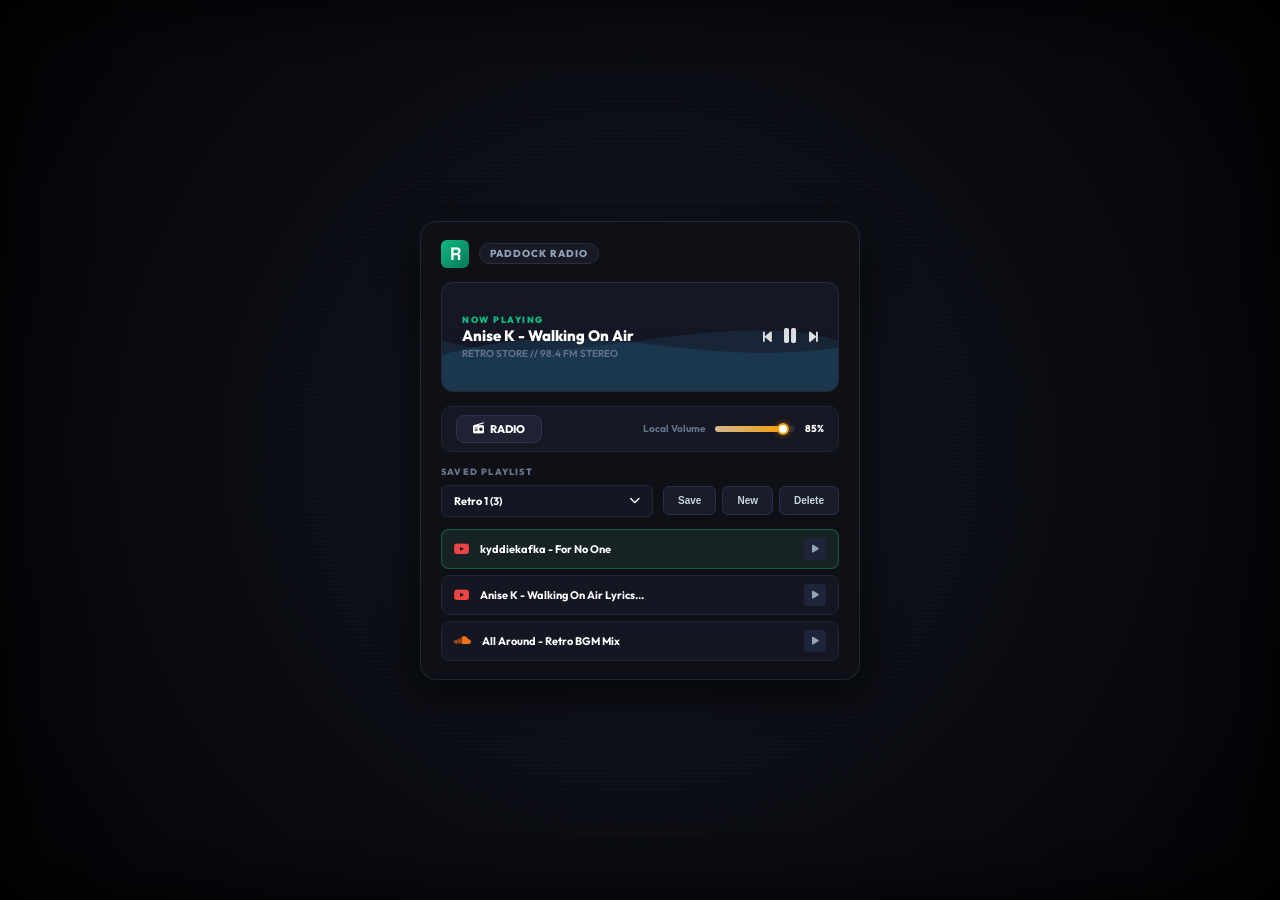
==== html/radio_channel/index.html @ 3775484f "feat: implement rs_radio vehicle UI replica visualizer channel for TV #7 default stream" ====
<!DOCTYPE html>
<html lang="en">
<head>
    <meta charset="UTF-8">
    <meta name="viewport" content="width=device-width, initial-scale=1.0">
    <title>RS Radio Station Visualizer</title>
    <link rel="stylesheet" href="https://cdnjs.cloudflare.com/ajax/libs/font-awesome/6.4.0/css/all.min.css">
    <link rel="stylesheet" href="style.css">
</head>
<body>
    <div class="radio-screen">
        <!-- Scanlines Background Overlay -->
        <div class="scanlines"></div>
        <div class="vignette"></div>

        <!-- Radio Player Container -->
        <div class="radio-card">
            <!-- Header Bar -->
            <header class="card-header">
                <div class="header-left">
                    <div class="brand-logo">R</div>
                    <span class="header-pill">PADDOCK RADIO</span>
                </div>
                <div class="header-actions">
                    <span class="status-indicator"></span>
                </div>
            </header>

            <!-- Main Now Playing Banner (Matching rs_radio) -->
            <div class="now-playing-banner">
                <div class="wave-bg-svg">
                    <svg viewBox="0 0 500 150" preserveAspectRatio="none">
                        <path d="M0,80 C150,130 350,30 500,80 L500,150 L0,150 Z" fill="rgba(30, 58, 82, 0.55)"></path>
                        <path d="M0,100 C200,40 300,120 500,90 L500,150 L0,150 Z" fill="rgba(56, 189, 248, 0.15)"></path>
                    </svg>
                </div>

                <div class="banner-content">
                    <div class="song-meta">
                        <span class="now-playing-tag">NOW PLAYING</span>
                        <h2 class="song-title" id="song-title">Anise K - Walking On Air</h2>
                        <span class="song-source">RETRO STORE // 98.4 FM STEREO</span>
                    </div>

                    <div class="player-controls">
                        <button class="ctrl-btn"><i class="fa-solid fa-backward-step"></i></button>
                        <button class="ctrl-btn play-btn" id="btn-toggle-play"><i class="fa-solid fa-pause"></i></button>
                        <button class="ctrl-btn"><i class="fa-solid fa-forward-step"></i></button>
                    </div>
                </div>
            </div>

            <!-- Volume & Mode Control Bar -->
            <div class="mode-vol-bar">
                <div class="mode-pill"><i class="fa-solid fa-radio"></i> RADIO</div>
                <div class="vol-control">
                    <span class="vol-label">Local Volume</span>
                    <div class="vol-track">
                        <div class="vol-fill" style="width: 85%;"></div>
                        <div class="vol-thumb" style="left: 85%;"></div>
                    </div>
                    <span class="vol-val">85%</span>
                </div>
            </div>

            <!-- Saved Playlist Lineup Section -->
            <div class="playlist-section">
                <div class="section-label">SAVED PLAYLIST</div>
                <div class="playlist-selector-row">
                    <div class="dropdown-box">
                        <span>Retro 1 (3)</span>
                        <i class="fa-solid fa-chevron-down"></i>
                    </div>
                    <div class="action-btn-group">
                        <button class="mini-btn">Save</button>
                        <button class="mini-btn">New</button>
                        <button class="mini-btn">Delete</button>
                    </div>
                </div>

                <!-- Track List -->
                <div class="track-list">
                    <div class="track-item active">
                        <i class="fa-brands fa-youtube icon-yt"></i>
                        <span class="track-name">kyddiekafka - For No One</span>
                        <button class="track-play-btn"><i class="fa-solid fa-play"></i></button>
                    </div>
                    <div class="track-item">
                        <i class="fa-brands fa-youtube icon-yt"></i>
                        <span class="track-name">Anise K - Walking On Air Lyrics...</span>
                        <button class="track-play-btn"><i class="fa-solid fa-play"></i></button>
                    </div>
                    <div class="track-item">
                        <i class="fa-brands fa-soundcloud icon-sc"></i>
                        <span class="track-name">All Around - Retro BGM Mix</span>
                        <button class="track-play-btn"><i class="fa-solid fa-play"></i></button>
                    </div>
                </div>
            </div>
        </div>
    </div>

    <script src="app.js"></script>
</body>
</html>
---- html/radio_channel/style.css ----
@import url('https://fonts.googleapis.com/css2?family=Outfit:wght@400;500;600;700;800;900&family=Space+Grotesk:wght@600;700&display=swap');

:root {
    --bg-dark: #0b0c10;
    --card-bg: #121319;
    --card-border: #1e2029;
    --accent-green: #10b981;
    --accent-gold: #d2b78d;
    --accent-cyan: #38bdf8;
    --text-white: #ffffff;
    --text-muted: #808899;
}

* {
    margin: 0;
    padding: 0;
    box-sizing: border-box;
    user-select: none;
    -webkit-user-select: none;
}

html, body {
    width: 100%;
    height: 100%;
    background-color: #050608;
    font-family: 'Outfit', sans-serif;
    overflow: hidden;
}

.radio-screen {
    width: 100vw;
    height: 100vh;
    background: radial-gradient(circle at center, #161824 0%, #07080c 80%, #020305 100%);
    display: flex;
    justify-content: center;
    align-items: center;
    padding: 20px;
    position: relative;
}

/* CRT Scanlines Overlay */
.scanlines {
    position: absolute;
    inset: 0;
    background: linear-gradient(rgba(18, 16, 16, 0) 50%, rgba(0, 0, 0, 0.25) 50%);
    background-size: 100% 4px;
    z-index: 10;
    pointer-events: none;
    opacity: 0.5;
}

.vignette {
    position: absolute;
    inset: 0;
    box-shadow: inset 0 0 80px rgba(0,0,0,0.85);
    z-index: 9;
    pointer-events: none;
}

/* Radio Card Shell (Matching Screenshot) */
.radio-card {
    width: 440px;
    background: #0f1016;
    border: 1px solid #232635;
    border-radius: 16px;
    box-shadow: 0 10px 40px rgba(0, 0, 0, 0.8), 0 0 20px rgba(16, 185, 129, 0.08);
    padding: 18px 20px;
    display: flex;
    flex-direction: column;
    gap: 14px;
    z-index: 20;
    position: relative;
}

/* Header */
.card-header {
    display: flex;
    justify-content: space-between;
    align-items: center;
}

.header-left {
    display: flex;
    align-items: center;
    gap: 10px;
}

.brand-logo {
    font-family: 'Space Grotesk', sans-serif;
    font-size: 18px;
    font-weight: 900;
    color: #ffffff;
    letter-spacing: -0.5px;
    background: linear-gradient(135deg, #10b981 0%, #047857 100%);
    width: 28px;
    height: 28px;
    border-radius: 6px;
    display: flex;
    align-items: center;
    justify-content: center;
}

.header-pill {
    background: #181b26;
    border: 1px solid #292d3e;
    color: #94a3b8;
    font-size: 10px;
    font-weight: 800;
    letter-spacing: 1px;
    padding: 3px 10px;
    border-radius: 12px;
}

.status-indicator {
    width: 8px;
    height: 8px;
    background: var(--accent-green);
    border-radius: 50%;
    box-shadow: 0 0 10px var(--accent-green);
}

/* Banner Card with Wave SVG Background */
.now-playing-banner {
    width: 100%;
    background: #151824;
    border: 1px solid #24293c;
    border-radius: 12px;
    height: 110px;
    position: relative;
    overflow: hidden;
    display: flex;
    align-items: center;
    padding: 16px 20px;
}

.wave-bg-svg {
    position: absolute;
    inset: 0;
    z-index: 1;
    opacity: 0.8;
}

.wave-bg-svg svg {
    width: 100%;
    height: 100%;
}

.banner-content {
    position: relative;
    z-index: 2;
    width: 100%;
    display: flex;
    justify-content: space-between;
    align-items: center;
}

.song-meta {
    display: flex;
    flex-direction: column;
    gap: 2px;
    max-width: 230px;
}

.now-playing-tag {
    font-size: 9px;
    font-weight: 900;
    color: var(--accent-green);
    letter-spacing: 1.5px;
}

.song-title {
    font-size: 15px;
    font-weight: 800;
    color: #ffffff;
    white-space: nowrap;
    overflow: hidden;
    text-overflow: ellipsis;
    line-height: 1.2;
}

.song-source {
    font-size: 10px;
    font-weight: 600;
    color: #64748b;
}

.player-controls {
    display: flex;
    align-items: center;
    gap: 12px;
}

.ctrl-btn {
    background: none;
    border: none;
    color: #ffffff;
    font-size: 14px;
    cursor: pointer;
    transition: transform 0.15s ease;
    opacity: 0.85;
}

.ctrl-btn:hover {
    transform: scale(1.15);
    opacity: 1;
}

.play-btn {
    font-size: 20px;
    color: #ffffff;
}

/* Volume & Mode Control Bar */
.mode-vol-bar {
    display: flex;
    justify-content: space-between;
    align-items: center;
    background: #151722;
    border: 1px solid #202434;
    border-radius: 10px;
    padding: 8px 14px;
}

.mode-pill {
    background: #1e2233;
    border: 1px solid #2e344d;
    color: #ffffff;
    font-size: 11px;
    font-weight: 800;
    padding: 6px 16px;
    border-radius: 8px;
    display: flex;
    align-items: center;
    gap: 6px;
}

.vol-control {
    display: flex;
    align-items: center;
    gap: 10px;
}

.vol-label {
    font-size: 10px;
    font-weight: 700;
    color: #64748b;
}

.vol-track {
    width: 80px;
    height: 6px;
    background: #252a3d;
    border-radius: 3px;
    position: relative;
}

.vol-fill {
    height: 100%;
    background: linear-gradient(90deg, #d2b78d 0%, #f59e0b 100%);
    border-radius: 3px;
}

.vol-thumb {
    width: 12px;
    height: 12px;
    background: #ffffff;
    border: 2px solid #f59e0b;
    border-radius: 50%;
    position: absolute;
    top: -3px;
    transform: translateX(-50%);
    box-shadow: 0 0 6px rgba(245, 158, 11, 0.5);
}

.vol-val {
    font-size: 10px;
    font-weight: 800;
    color: #ffffff;
}

/* Playlist Section */
.playlist-section {
    display: flex;
    flex-direction: column;
    gap: 8px;
}

.section-label {
    font-size: 9px;
    font-weight: 900;
    letter-spacing: 1.2px;
    color: #64748b;
}

.playlist-selector-row {
    display: flex;
    gap: 10px;
    align-items: center;
}

.dropdown-box {
    flex: 1;
    background: #141723;
    border: 1px solid #222638;
    border-radius: 6px;
    padding: 8px 12px;
    color: #ffffff;
    font-size: 11px;
    font-weight: 700;
    display: flex;
    justify-content: space-between;
    align-items: center;
}

.action-btn-group {
    display: flex;
    gap: 6px;
}

.mini-btn {
    background: #181c2b;
    border: 1px solid #282f48;
    color: #cbd5e1;
    font-size: 10px;
    font-weight: 700;
    padding: 8px 14px;
    border-radius: 6px;
    cursor: pointer;
}

.mini-btn:hover {
    background: #23293f;
    color: #ffffff;
}

/* Track List */
.track-list {
    display: flex;
    flex-direction: column;
    gap: 6px;
    margin-top: 4px;
}

.track-item {
    background: #141622;
    border: 1px solid #202436;
    border-radius: 8px;
    padding: 8px 12px;
    display: flex;
    align-items: center;
    justify-content: space-between;
    gap: 10px;
}

.track-item.active {
    border-color: rgba(16, 185, 129, 0.4);
    background: #162224;
}

.icon-yt {
    color: #ef4444;
    font-size: 14px;
}

.icon-sc {
    color: #f97316;
    font-size: 14px;
}

.track-name {
    font-size: 11px;
    font-weight: 700;
    color: #ffffff;
    flex: 1;
    white-space: nowrap;
    overflow: hidden;
    text-overflow: ellipsis;
}

.track-play-btn {
    background: #1f2538;
    border: none;
    color: #94a3b8;
    width: 22px;
    height: 22px;
    border-radius: 4px;
    display: flex;
    align-items: center;
    justify-content: center;
    font-size: 9px;
    cursor: pointer;
}

.track-play-btn:hover {
    background: var(--accent-green);
    color: #ffffff;
}
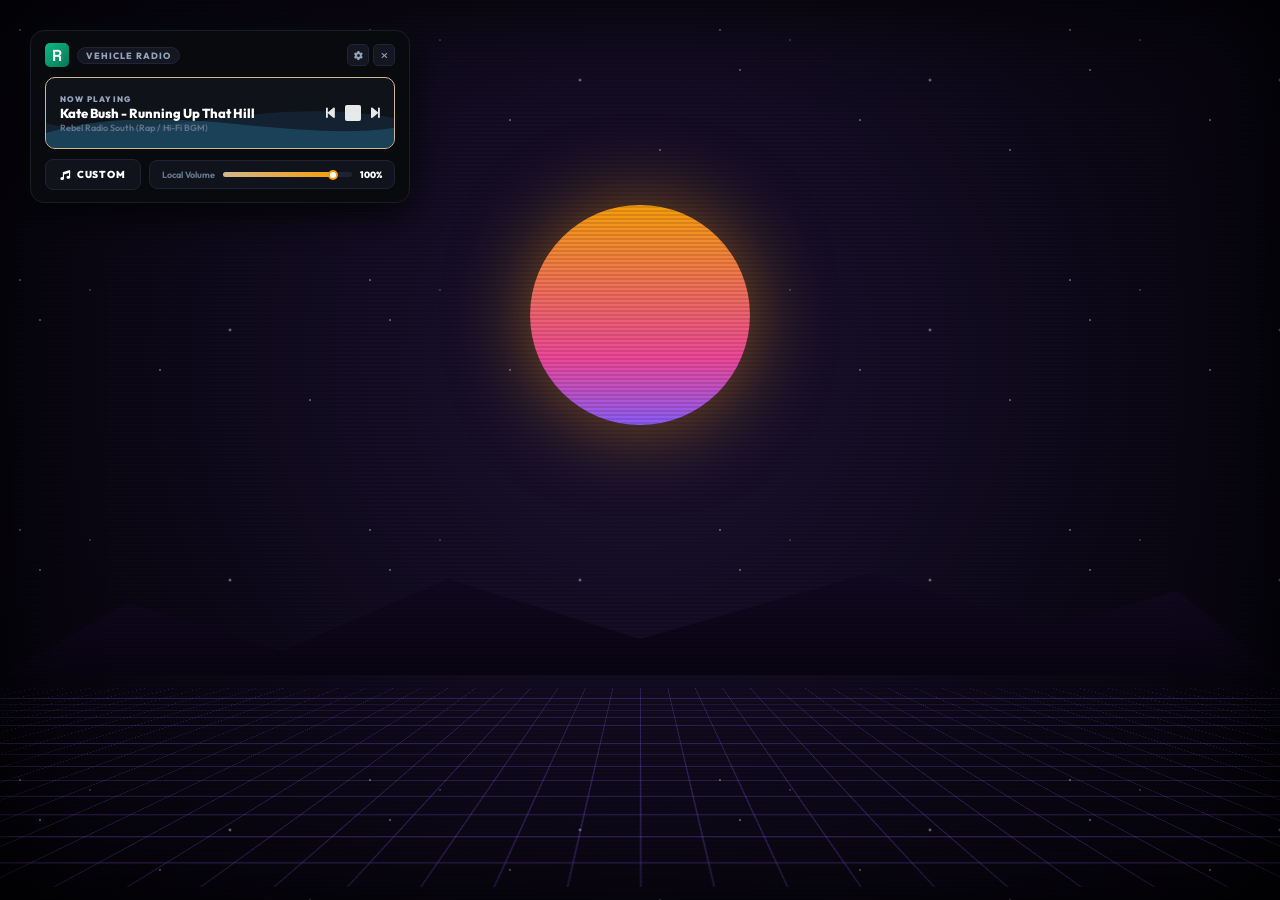
==== commit 7760ae65: "feat: implement compact radio widget overlay with 4-corner shifting and synthwave landscape backgrou" ====
--- a/html/radio_channel/index.html
+++ b/html/radio_channel/index.html
@@ -9,92 +9,69 @@
 </head>
 <body>
     <div class="radio-screen">
-        <!-- Scanlines Background Overlay -->
+        <!-- CRT & Scanline Overlays -->
         <div class="scanlines"></div>
         <div class="vignette"></div>
 
-        <!-- Radio Player Container -->
-        <div class="radio-card">
-            <!-- Header Bar -->
-            <header class="card-header">
-                <div class="header-left">
+        <!-- Fullscreen Ambient Synthwave Scenery Background -->
+        <div class="scenery-background">
+            <div class="stars"></div>
+            <div class="sun"></div>
+            <div class="mountains"></div>
+            <div class="synth-grid"></div>
+        </div>
+
+        <!-- Floating Compact Radio Widget (Matching Screenshot Birebir) -->
+        <div class="radio-widget pos-top-left" id="radio-widget">
+            <!-- Top Header -->
+            <header class="widget-header">
+                <div class="widget-brand">
                     <div class="brand-logo">R</div>
-                    <span class="header-pill">PADDOCK RADIO</span>
+                    <span class="widget-pill">VEHICLE RADIO</span>
                 </div>
-                <div class="header-actions">
-                    <span class="status-indicator"></span>
+                <div class="widget-icons">
+                    <button class="icon-btn"><i class="fa-solid fa-gear"></i></button>
+                    <button class="icon-btn"><i class="fa-solid fa-xmark"></i></button>
                 </div>
             </header>
 
-            <!-- Main Now Playing Banner (Matching rs_radio) -->
-            <div class="now-playing-banner">
-                <div class="wave-bg-svg">
-                    <svg viewBox="0 0 500 150" preserveAspectRatio="none">
-                        <path d="M0,80 C150,130 350,30 500,80 L500,150 L0,150 Z" fill="rgba(30, 58, 82, 0.55)"></path>
-                        <path d="M0,100 C200,40 300,120 500,90 L500,150 L0,150 Z" fill="rgba(56, 189, 248, 0.15)"></path>
+            <!-- Now Playing Banner -->
+            <div class="widget-now-playing">
+                <div class="wave-bg">
+                    <svg viewBox="0 0 350 70" preserveAspectRatio="none">
+                        <path d="M0,45 C90,70 210,15 350,40 L350,70 L0,70 Z" fill="rgba(25, 45, 65, 0.7)"></path>
+                        <path d="M0,55 C120,20 240,65 350,50 L350,70 L0,70 Z" fill="rgba(56, 189, 248, 0.25)"></path>
                     </svg>
                 </div>
 
-                <div class="banner-content">
-                    <div class="song-meta">
-                        <span class="now-playing-tag">NOW PLAYING</span>
-                        <h2 class="song-title" id="song-title">Anise K - Walking On Air</h2>
-                        <span class="song-source">RETRO STORE // 98.4 FM STEREO</span>
+                <div class="np-content">
+                    <div class="np-text">
+                        <span class="np-label">NOW PLAYING</span>
+                        <h3 class="np-title" id="song-title">Kate Bush - Running Up That Hill</h3>
+                        <span class="np-station" id="station-name">Rebel Radio South (Rap / Hi-Fi BGM)</span>
                     </div>
 
-                    <div class="player-controls">
+                    <div class="np-controls">
                         <button class="ctrl-btn"><i class="fa-solid fa-backward-step"></i></button>
-                        <button class="ctrl-btn play-btn" id="btn-toggle-play"><i class="fa-solid fa-pause"></i></button>
+                        <button class="ctrl-btn btn-square" id="btn-toggle-play"><i class="fa-solid fa-square"></i></button>
                         <button class="ctrl-btn"><i class="fa-solid fa-forward-step"></i></button>
                     </div>
                 </div>
             </div>
 
-            <!-- Volume & Mode Control Bar -->
-            <div class="mode-vol-bar">
-                <div class="mode-pill"><i class="fa-solid fa-radio"></i> RADIO</div>
-                <div class="vol-control">
-                    <span class="vol-label">Local Volume</span>
+            <!-- Bottom Control Row (Custom Pill + Volume Slider) -->
+            <div class="widget-footer-row">
+                <div class="custom-pill">
+                    <i class="fa-solid fa-music"></i>
+                    <span>CUSTOM</span>
+                </div>
+                <div class="volume-box">
+                    <span class="vol-text">Local Volume</span>
                     <div class="vol-track">
                         <div class="vol-fill" style="width: 85%;"></div>
                         <div class="vol-thumb" style="left: 85%;"></div>
                     </div>
-                    <span class="vol-val">85%</span>
-                </div>
-            </div>
-
-            <!-- Saved Playlist Lineup Section -->
-            <div class="playlist-section">
-                <div class="section-label">SAVED PLAYLIST</div>
-                <div class="playlist-selector-row">
-                    <div class="dropdown-box">
-                        <span>Retro 1 (3)</span>
-                        <i class="fa-solid fa-chevron-down"></i>
-                    </div>
-                    <div class="action-btn-group">
-                        <button class="mini-btn">Save</button>
-                        <button class="mini-btn">New</button>
-                        <button class="mini-btn">Delete</button>
-                    </div>
-                </div>
-
-                <!-- Track List -->
-                <div class="track-list">
-                    <div class="track-item active">
-                        <i class="fa-brands fa-youtube icon-yt"></i>
-                        <span class="track-name">kyddiekafka - For No One</span>
-                        <button class="track-play-btn"><i class="fa-solid fa-play"></i></button>
-                    </div>
-                    <div class="track-item">
-                        <i class="fa-brands fa-youtube icon-yt"></i>
-                        <span class="track-name">Anise K - Walking On Air Lyrics...</span>
-                        <button class="track-play-btn"><i class="fa-solid fa-play"></i></button>
-                    </div>
-                    <div class="track-item">
-                        <i class="fa-brands fa-soundcloud icon-sc"></i>
-                        <span class="track-name">All Around - Retro BGM Mix</span>
-                        <button class="track-play-btn"><i class="fa-solid fa-play"></i></button>
-                    </div>
+                    <span class="vol-num">100%</span>
                 </div>
             </div>
         </div>
--- a/html/radio_channel/style.css
+++ b/html/radio_channel/style.css
@@ -1,9 +1,8 @@
 @import url('https://fonts.googleapis.com/css2?family=Outfit:wght@400;500;600;700;800;900&family=Space+Grotesk:wght@600;700&display=swap');
 
 :root {
-    --bg-dark: #0b0c10;
-    --card-bg: #121319;
-    --card-border: #1e2029;
+    --bg-dark: #050608;
+    --widget-bg: #0b0c10;
     --accent-green: #10b981;
     --accent-gold: #d2b78d;
     --accent-cyan: #38bdf8;
@@ -22,7 +21,7 @@
 html, body {
     width: 100%;
     height: 100%;
-    background-color: #050608;
+    background-color: #030406;
     font-family: 'Outfit', sans-serif;
     overflow: hidden;
 }
@@ -30,12 +29,9 @@
 .radio-screen {
     width: 100vw;
     height: 100vh;
-    background: radial-gradient(circle at center, #161824 0%, #07080c 80%, #020305 100%);
-    display: flex;
-    justify-content: center;
-    align-items: center;
-    padding: 20px;
     position: relative;
+    overflow: hidden;
+    background: #06070a;
 }
 
 /* CRT Scanlines Overlay */
@@ -46,106 +42,212 @@
     background-size: 100% 4px;
     z-index: 10;
     pointer-events: none;
-    opacity: 0.5;
+    opacity: 0.45;
 }
 
 .vignette {
     position: absolute;
     inset: 0;
-    box-shadow: inset 0 0 80px rgba(0,0,0,0.85);
+    box-shadow: inset 0 0 90px rgba(0,0,0,0.85);
     z-index: 9;
     pointer-events: none;
 }
 
-/* Radio Card Shell (Matching Screenshot) */
-.radio-card {
-    width: 440px;
-    background: #0f1016;
-    border: 1px solid #232635;
-    border-radius: 16px;
-    box-shadow: 0 10px 40px rgba(0, 0, 0, 0.8), 0 0 20px rgba(16, 185, 129, 0.08);
-    padding: 18px 20px;
+/* Fullscreen Ambient Scenery Background (Animated Synthwave Horizon) */
+.scenery-background {
+    position: absolute;
+    inset: 0;
+    background: radial-gradient(circle at 50% 40%, #1e1333 0%, #0c0817 60%, #030206 100%);
+    overflow: hidden;
+}
+
+.stars {
+    position: absolute;
+    inset: 0;
+    background-image: 
+        radial-gradient(1.5px 1.5px at 20px 30px, #ffffff, rgba(0,0,0,0)),
+        radial-gradient(1.5px 1.5px at 40px 70px, #ffffff, rgba(0,0,0,0)),
+        radial-gradient(1px 1px at 90px 40px, #ffffff, rgba(0,0,0,0)),
+        radial-gradient(1.5px 1.5px at 160px 120px, #ffffff, rgba(0,0,0,0)),
+        radial-gradient(2px 2px at 230px 80px, #ffffff, rgba(0,0,0,0)),
+        radial-gradient(1.5px 1.5px at 310px 150px, #ffffff, rgba(0,0,0,0));
+    background-repeat: repeat;
+    background-size: 350px 250px;
+    opacity: 0.6;
+}
+
+.sun {
+    position: absolute;
+    top: 35%;
+    left: 50%;
+    transform: translate(-50%, -50%);
+    width: 220px;
+    height: 220px;
+    border-radius: 50%;
+    background: linear-gradient(180deg, #f59e0b 0%, #ec4899 70%, #8b5cf6 100%);
+    box-shadow: 0 0 80px rgba(245, 158, 11, 0.5);
+}
+
+.mountains {
+    position: absolute;
+    bottom: 25%;
+    width: 100%;
+    height: 120px;
+    background-image: 
+        polygon(0% 100%, 15% 30%, 30% 100%, 45% 40%, 65% 100%, 80% 25%, 100% 100%);
+    background: linear-gradient(180deg, #130a24 0%, #090412 100%);
+    clip-path: polygon(0 100%, 10% 40%, 22% 80%, 35% 20%, 50% 70%, 68% 15%, 82% 60%, 92% 30%, 100% 100%);
+}
+
+.synth-grid {
+    position: absolute;
+    bottom: 0;
+    left: -50%;
+    width: 200%;
+    height: 35%;
+    background: linear-gradient(180deg, rgba(139, 92, 246, 0.3) 0%, rgba(3, 2, 6, 0.95) 100%);
+    background-image: 
+        linear-gradient(90deg, rgba(139, 92, 246, 0.3) 1px, transparent 1px),
+        linear-gradient(0deg, rgba(139, 92, 246, 0.3) 1px, transparent 1px);
+    background-size: 40px 20px;
+    transform: perspective(300px) rotateX(60deg);
+    animation: gridMove 4s linear infinite;
+}
+
+@keyframes gridMove {
+    0% { background-position: 0 0; }
+    100% { background-position: 0 40px; }
+}
+
+/* Floating Compact Radio Widget (Matching Screenshot Birebir) */
+.radio-widget {
+    position: absolute;
+    width: 380px;
+    background: #090a0e;
+    border: 1px solid #1a1c27;
+    border-radius: 14px;
+    box-shadow: 0 10px 35px rgba(0, 0, 0, 0.85), 0 0 15px rgba(16, 185, 129, 0.06);
+    padding: 12px 14px;
     display: flex;
     flex-direction: column;
-    gap: 14px;
+    gap: 10px;
     z-index: 20;
-    position: relative;
-}
-
-/* Header */
-.card-header {
+    transition: all 1.5s cubic-bezier(0.4, 0, 0.2, 1);
+}
+
+/* 4-Corner Shifting Positions */
+.pos-top-left {
+    top: 30px;
+    left: 30px;
+    right: auto;
+    bottom: auto;
+}
+
+.pos-top-right {
+    top: 30px;
+    right: 30px;
+    left: auto;
+    bottom: auto;
+}
+
+.pos-bottom-right {
+    bottom: 30px;
+    right: 30px;
+    left: auto;
+    top: auto;
+}
+
+.pos-bottom-left {
+    bottom: 30px;
+    left: 30px;
+    right: auto;
+    top: auto;
+}
+
+/* Header Bar */
+.widget-header {
     display: flex;
     justify-content: space-between;
     align-items: center;
 }
 
-.header-left {
-    display: flex;
-    align-items: center;
-    gap: 10px;
+.widget-brand {
+    display: flex;
+    align-items: center;
+    gap: 8px;
 }
 
 .brand-logo {
     font-family: 'Space Grotesk', sans-serif;
-    font-size: 18px;
+    font-size: 16px;
     font-weight: 900;
     color: #ffffff;
-    letter-spacing: -0.5px;
     background: linear-gradient(135deg, #10b981 0%, #047857 100%);
-    width: 28px;
-    height: 28px;
-    border-radius: 6px;
+    width: 24px;
+    height: 24px;
+    border-radius: 5px;
     display: flex;
     align-items: center;
     justify-content: center;
 }
 
-.header-pill {
-    background: #181b26;
-    border: 1px solid #292d3e;
+.widget-pill {
+    background: #141722;
+    border: 1px solid #202436;
     color: #94a3b8;
-    font-size: 10px;
+    font-size: 9px;
     font-weight: 800;
     letter-spacing: 1px;
-    padding: 3px 10px;
-    border-radius: 12px;
-}
-
-.status-indicator {
-    width: 8px;
-    height: 8px;
-    background: var(--accent-green);
-    border-radius: 50%;
-    box-shadow: 0 0 10px var(--accent-green);
-}
-
-/* Banner Card with Wave SVG Background */
-.now-playing-banner {
-    width: 100%;
-    background: #151824;
-    border: 1px solid #24293c;
-    border-radius: 12px;
-    height: 110px;
+    padding: 2px 8px;
+    border-radius: 10px;
+}
+
+.widget-icons {
+    display: flex;
+    gap: 4px;
+}
+
+.icon-btn {
+    background: #141622;
+    border: 1px solid #202436;
+    color: #94a3b8;
+    width: 22px;
+    height: 22px;
+    border-radius: 5px;
+    display: flex;
+    align-items: center;
+    justify-content: center;
+    font-size: 9px;
+    cursor: pointer;
+}
+
+/* Now Playing Banner (Matching Screenshot Birebir) */
+.widget-now-playing {
+    width: 100%;
+    background: #10121a;
+    border: 1.5px solid #d2b78d; /* Gold border stroke like in screenshot */
+    border-radius: 10px;
+    height: 72px;
     position: relative;
     overflow: hidden;
     display: flex;
     align-items: center;
-    padding: 16px 20px;
-}
-
-.wave-bg-svg {
+    padding: 10px 14px;
+}
+
+.wave-bg {
     position: absolute;
     inset: 0;
     z-index: 1;
-    opacity: 0.8;
-}
-
-.wave-bg-svg svg {
+    opacity: 0.85;
+}
+
+.wave-bg svg {
     width: 100%;
     height: 100%;
 }
 
-.banner-content {
+.np-content {
     position: relative;
     z-index: 2;
     width: 100%;
@@ -154,40 +256,42 @@
     align-items: center;
 }
 
-.song-meta {
+.np-text {
     display: flex;
     flex-direction: column;
-    gap: 2px;
-    max-width: 230px;
-}
-
-.now-playing-tag {
-    font-size: 9px;
+    gap: 1px;
+    max-width: 210px;
+}
+
+.np-label {
+    font-size: 8px;
     font-weight: 900;
-    color: var(--accent-green);
-    letter-spacing: 1.5px;
-}
-
-.song-title {
-    font-size: 15px;
+    color: #94a3b8;
+    letter-spacing: 1.2px;
+}
+
+.np-title {
+    font-size: 13px;
     font-weight: 800;
     color: #ffffff;
     white-space: nowrap;
     overflow: hidden;
     text-overflow: ellipsis;
-    line-height: 1.2;
-}
-
-.song-source {
-    font-size: 10px;
+}
+
+.np-station {
+    font-size: 9px;
     font-weight: 600;
     color: #64748b;
-}
-
-.player-controls {
-    display: flex;
-    align-items: center;
-    gap: 12px;
+    white-space: nowrap;
+    overflow: hidden;
+    text-overflow: ellipsis;
+}
+
+.np-controls {
+    display: flex;
+    align-items: center;
+    gap: 10px;
 }
 
 .ctrl-btn {
@@ -196,60 +300,60 @@
     color: #ffffff;
     font-size: 14px;
     cursor: pointer;
-    transition: transform 0.15s ease;
-    opacity: 0.85;
-}
-
-.ctrl-btn:hover {
-    transform: scale(1.15);
-    opacity: 1;
-}
-
-.play-btn {
-    font-size: 20px;
-    color: #ffffff;
-}
-
-/* Volume & Mode Control Bar */
-.mode-vol-bar {
-    display: flex;
-    justify-content: space-between;
-    align-items: center;
-    background: #151722;
-    border: 1px solid #202434;
-    border-radius: 10px;
+    opacity: 0.9;
+}
+
+.btn-square {
+    width: 16px;
+    height: 16px;
+    background: #ffffff;
+    border-radius: 2px;
+    display: inline-block;
+}
+
+/* Bottom Control Row */
+.widget-footer-row {
+    display: flex;
+    gap: 8px;
+    align-items: center;
+}
+
+.custom-pill {
+    background: #11131c;
+    border: 1px solid #1f2333;
+    color: #ffffff;
+    font-size: 10px;
+    font-weight: 900;
     padding: 8px 14px;
-}
-
-.mode-pill {
-    background: #1e2233;
-    border: 1px solid #2e344d;
-    color: #ffffff;
-    font-size: 11px;
-    font-weight: 800;
-    padding: 6px 16px;
     border-radius: 8px;
     display: flex;
     align-items: center;
     gap: 6px;
-}
-
-.vol-control {
-    display: flex;
-    align-items: center;
-    gap: 10px;
-}
-
-.vol-label {
-    font-size: 10px;
+    letter-spacing: 0.8px;
+}
+
+.volume-box {
+    flex: 1;
+    background: #11131c;
+    border: 1px solid #1f2333;
+    border-radius: 8px;
+    padding: 8px 12px;
+    display: flex;
+    align-items: center;
+    gap: 8px;
+}
+
+.vol-text {
+    font-size: 9px;
     font-weight: 700;
     color: #64748b;
+    white-space: nowrap;
 }
 
 .vol-track {
-    width: 80px;
-    height: 6px;
-    background: #252a3d;
+    flex: 1;
+    height: 5px;
+    background: #1e2233;
     border-radius: 3px;
     position: relative;
 }
@@ -261,137 +365,18 @@
 }
 
 .vol-thumb {
-    width: 12px;
-    height: 12px;
+    width: 10px;
+    height: 10px;
     background: #ffffff;
     border: 2px solid #f59e0b;
     border-radius: 50%;
     position: absolute;
-    top: -3px;
+    top: -2.5px;
     transform: translateX(-50%);
-    box-shadow: 0 0 6px rgba(245, 158, 11, 0.5);
-}
-
-.vol-val {
-    font-size: 10px;
-    font-weight: 800;
-    color: #ffffff;
-}
-
-/* Playlist Section */
-.playlist-section {
-    display: flex;
-    flex-direction: column;
-    gap: 8px;
-}
-
-.section-label {
+}
+
+.vol-num {
     font-size: 9px;
     font-weight: 900;
-    letter-spacing: 1.2px;
-    color: #64748b;
-}
-
-.playlist-selector-row {
-    display: flex;
-    gap: 10px;
-    align-items: center;
-}
-
-.dropdown-box {
-    flex: 1;
-    background: #141723;
-    border: 1px solid #222638;
-    border-radius: 6px;
-    padding: 8px 12px;
-    color: #ffffff;
-    font-size: 11px;
-    font-weight: 700;
-    display: flex;
-    justify-content: space-between;
-    align-items: center;
-}
-
-.action-btn-group {
-    display: flex;
-    gap: 6px;
-}
-
-.mini-btn {
-    background: #181c2b;
-    border: 1px solid #282f48;
-    color: #cbd5e1;
-    font-size: 10px;
-    font-weight: 700;
-    padding: 8px 14px;
-    border-radius: 6px;
-    cursor: pointer;
-}
-
-.mini-btn:hover {
-    background: #23293f;
-    color: #ffffff;
-}
-
-/* Track List */
-.track-list {
-    display: flex;
-    flex-direction: column;
-    gap: 6px;
-    margin-top: 4px;
-}
-
-.track-item {
-    background: #141622;
-    border: 1px solid #202436;
-    border-radius: 8px;
-    padding: 8px 12px;
-    display: flex;
-    align-items: center;
-    justify-content: space-between;
-    gap: 10px;
-}
-
-.track-item.active {
-    border-color: rgba(16, 185, 129, 0.4);
-    background: #162224;
-}
-
-.icon-yt {
-    color: #ef4444;
-    font-size: 14px;
-}
-
-.icon-sc {
-    color: #f97316;
-    font-size: 14px;
-}
-
-.track-name {
-    font-size: 11px;
-    font-weight: 700;
-    color: #ffffff;
-    flex: 1;
-    white-space: nowrap;
-    overflow: hidden;
-    text-overflow: ellipsis;
-}
-
-.track-play-btn {
-    background: #1f2538;
-    border: none;
-    color: #94a3b8;
-    width: 22px;
-    height: 22px;
-    border-radius: 4px;
-    display: flex;
-    align-items: center;
-    justify-content: center;
-    font-size: 9px;
-    cursor: pointer;
-}
-
-.track-play-btn:hover {
-    background: var(--accent-green);
-    color: #ffffff;
-}
+    color: #ffffff;
+}
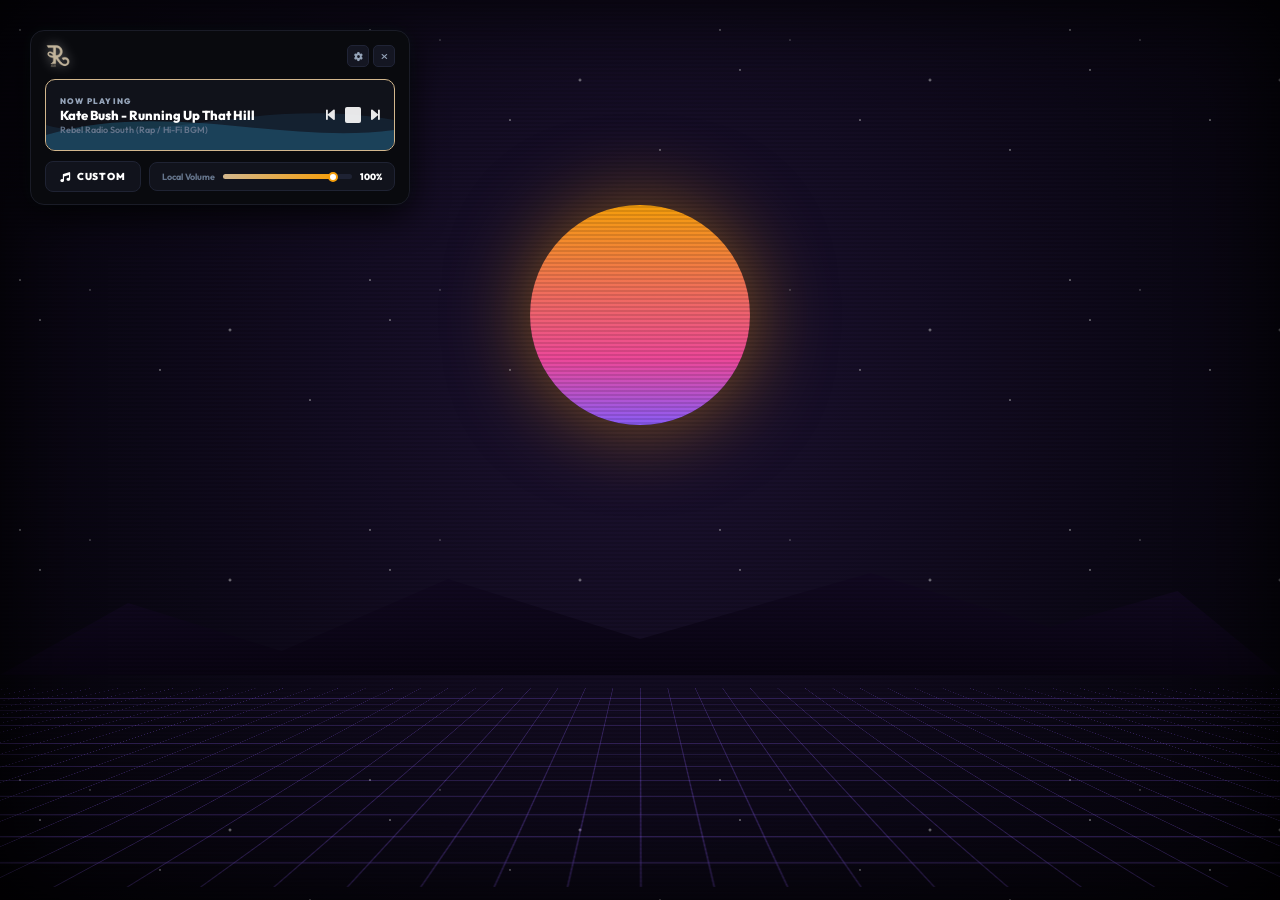
==== commit e6f4fb6d: "feat: update radio channel widget header to use official logo image and remove vehicle text" ====
--- a/html/radio_channel/index.html
+++ b/html/radio_channel/index.html
@@ -21,13 +21,12 @@
             <div class="synth-grid"></div>
         </div>
 
-        <!-- Floating Compact Radio Widget (Matching Screenshot Birebir) -->
+        <!-- Floating Compact Radio Widget Overlay -->
         <div class="radio-widget pos-top-left" id="radio-widget">
-            <!-- Top Header -->
+            <!-- Top Header with Official Logo Image -->
             <header class="widget-header">
                 <div class="widget-brand">
-                    <div class="brand-logo">R</div>
-                    <span class="widget-pill">VEHICLE RADIO</span>
+                    <img src="../logo.webp" class="brand-logo-img" alt="Retro Store Logo">
                 </div>
                 <div class="widget-icons">
                     <button class="icon-btn"><i class="fa-solid fa-gear"></i></button>
--- a/html/radio_channel/style.css
+++ b/html/radio_channel/style.css
@@ -177,29 +177,11 @@
     gap: 8px;
 }
 
-.brand-logo {
-    font-family: 'Space Grotesk', sans-serif;
-    font-size: 16px;
-    font-weight: 900;
-    color: #ffffff;
-    background: linear-gradient(135deg, #10b981 0%, #047857 100%);
-    width: 24px;
-    height: 24px;
-    border-radius: 5px;
-    display: flex;
-    align-items: center;
-    justify-content: center;
-}
-
-.widget-pill {
-    background: #141722;
-    border: 1px solid #202436;
-    color: #94a3b8;
-    font-size: 9px;
-    font-weight: 800;
-    letter-spacing: 1px;
-    padding: 2px 8px;
-    border-radius: 10px;
+.brand-logo-img {
+    height: 26px;
+    width: auto;
+    object-fit: contain;
+    filter: drop-shadow(0 0 6px rgba(255, 255, 255, 0.4));
 }
 
 .widget-icons {
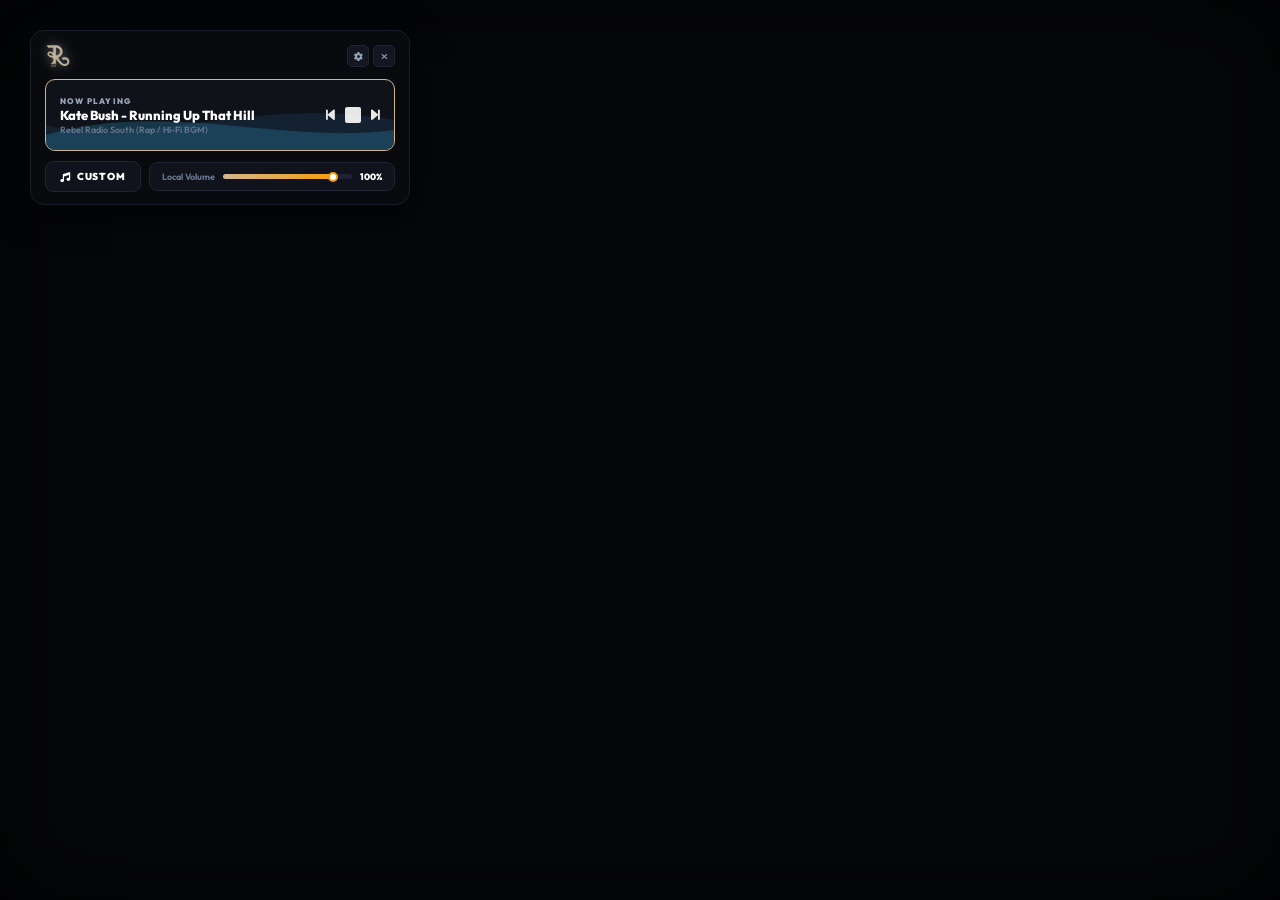
==== commit 5e968368: "feat: add Config.RsRadioSettings scenery images slideshow & corner shifting compact radio overlay" ====
--- a/html/radio_channel/index.html
+++ b/html/radio_channel/index.html
@@ -13,12 +13,10 @@
         <div class="scanlines"></div>
         <div class="vignette"></div>
 
-        <!-- Fullscreen Ambient Synthwave Scenery Background -->
-        <div class="scenery-background">
-            <div class="stars"></div>
-            <div class="sun"></div>
-            <div class="mountains"></div>
-            <div class="synth-grid"></div>
+        <!-- Dynamic Scenery Image Background Container -->
+        <div class="scenery-container" id="scenery-container">
+            <div class="scenery-slide active" id="slide-a"></div>
+            <div class="scenery-slide" id="slide-b"></div>
         </div>
 
         <!-- Floating Compact Radio Widget Overlay -->
--- a/html/radio_channel/style.css
+++ b/html/radio_channel/style.css
@@ -53,70 +53,27 @@
     pointer-events: none;
 }
 
-/* Fullscreen Ambient Scenery Background (Animated Synthwave Horizon) */
-.scenery-background {
-    position: absolute;
-    inset: 0;
-    background: radial-gradient(circle at 50% 40%, #1e1333 0%, #0c0817 60%, #030206 100%);
-    overflow: hidden;
-}
-
-.stars {
-    position: absolute;
-    inset: 0;
-    background-image: 
-        radial-gradient(1.5px 1.5px at 20px 30px, #ffffff, rgba(0,0,0,0)),
-        radial-gradient(1.5px 1.5px at 40px 70px, #ffffff, rgba(0,0,0,0)),
-        radial-gradient(1px 1px at 90px 40px, #ffffff, rgba(0,0,0,0)),
-        radial-gradient(1.5px 1.5px at 160px 120px, #ffffff, rgba(0,0,0,0)),
-        radial-gradient(2px 2px at 230px 80px, #ffffff, rgba(0,0,0,0)),
-        radial-gradient(1.5px 1.5px at 310px 150px, #ffffff, rgba(0,0,0,0));
-    background-repeat: repeat;
-    background-size: 350px 250px;
-    opacity: 0.6;
-}
-
-.sun {
-    position: absolute;
-    top: 35%;
-    left: 50%;
-    transform: translate(-50%, -50%);
-    width: 220px;
-    height: 220px;
-    border-radius: 50%;
-    background: linear-gradient(180deg, #f59e0b 0%, #ec4899 70%, #8b5cf6 100%);
-    box-shadow: 0 0 80px rgba(245, 158, 11, 0.5);
-}
-
-.mountains {
-    position: absolute;
-    bottom: 25%;
-    width: 100%;
-    height: 120px;
-    background-image: 
-        polygon(0% 100%, 15% 30%, 30% 100%, 45% 40%, 65% 100%, 80% 25%, 100% 100%);
-    background: linear-gradient(180deg, #130a24 0%, #090412 100%);
-    clip-path: polygon(0 100%, 10% 40%, 22% 80%, 35% 20%, 50% 70%, 68% 15%, 82% 60%, 92% 30%, 100% 100%);
-}
-
-.synth-grid {
-    position: absolute;
-    bottom: 0;
-    left: -50%;
-    width: 200%;
-    height: 35%;
-    background: linear-gradient(180deg, rgba(139, 92, 246, 0.3) 0%, rgba(3, 2, 6, 0.95) 100%);
-    background-image: 
-        linear-gradient(90deg, rgba(139, 92, 246, 0.3) 1px, transparent 1px),
-        linear-gradient(0deg, rgba(139, 92, 246, 0.3) 1px, transparent 1px);
-    background-size: 40px 20px;
-    transform: perspective(300px) rotateX(60deg);
-    animation: gridMove 4s linear infinite;
-}
-
-@keyframes gridMove {
-    0% { background-position: 0 0; }
-    100% { background-position: 0 40px; }
+/* Dynamic Scenery Image Background Container & Ken-Burns Slide Transitions */
+.scenery-container {
+    position: absolute;
+    inset: 0;
+    overflow: hidden;
+    background-color: #05070a;
+}
+
+.scenery-slide {
+    position: absolute;
+    inset: 0;
+    background-size: cover;
+    background-position: center center;
+    opacity: 0;
+    transition: opacity 1.8s ease-in-out, transform 14s ease-out;
+    transform: scale(1.0);
+}
+
+.scenery-slide.active {
+    opacity: 1;
+    transform: scale(1.08);
 }
 
 /* Floating Compact Radio Widget (Matching Screenshot Birebir) */
